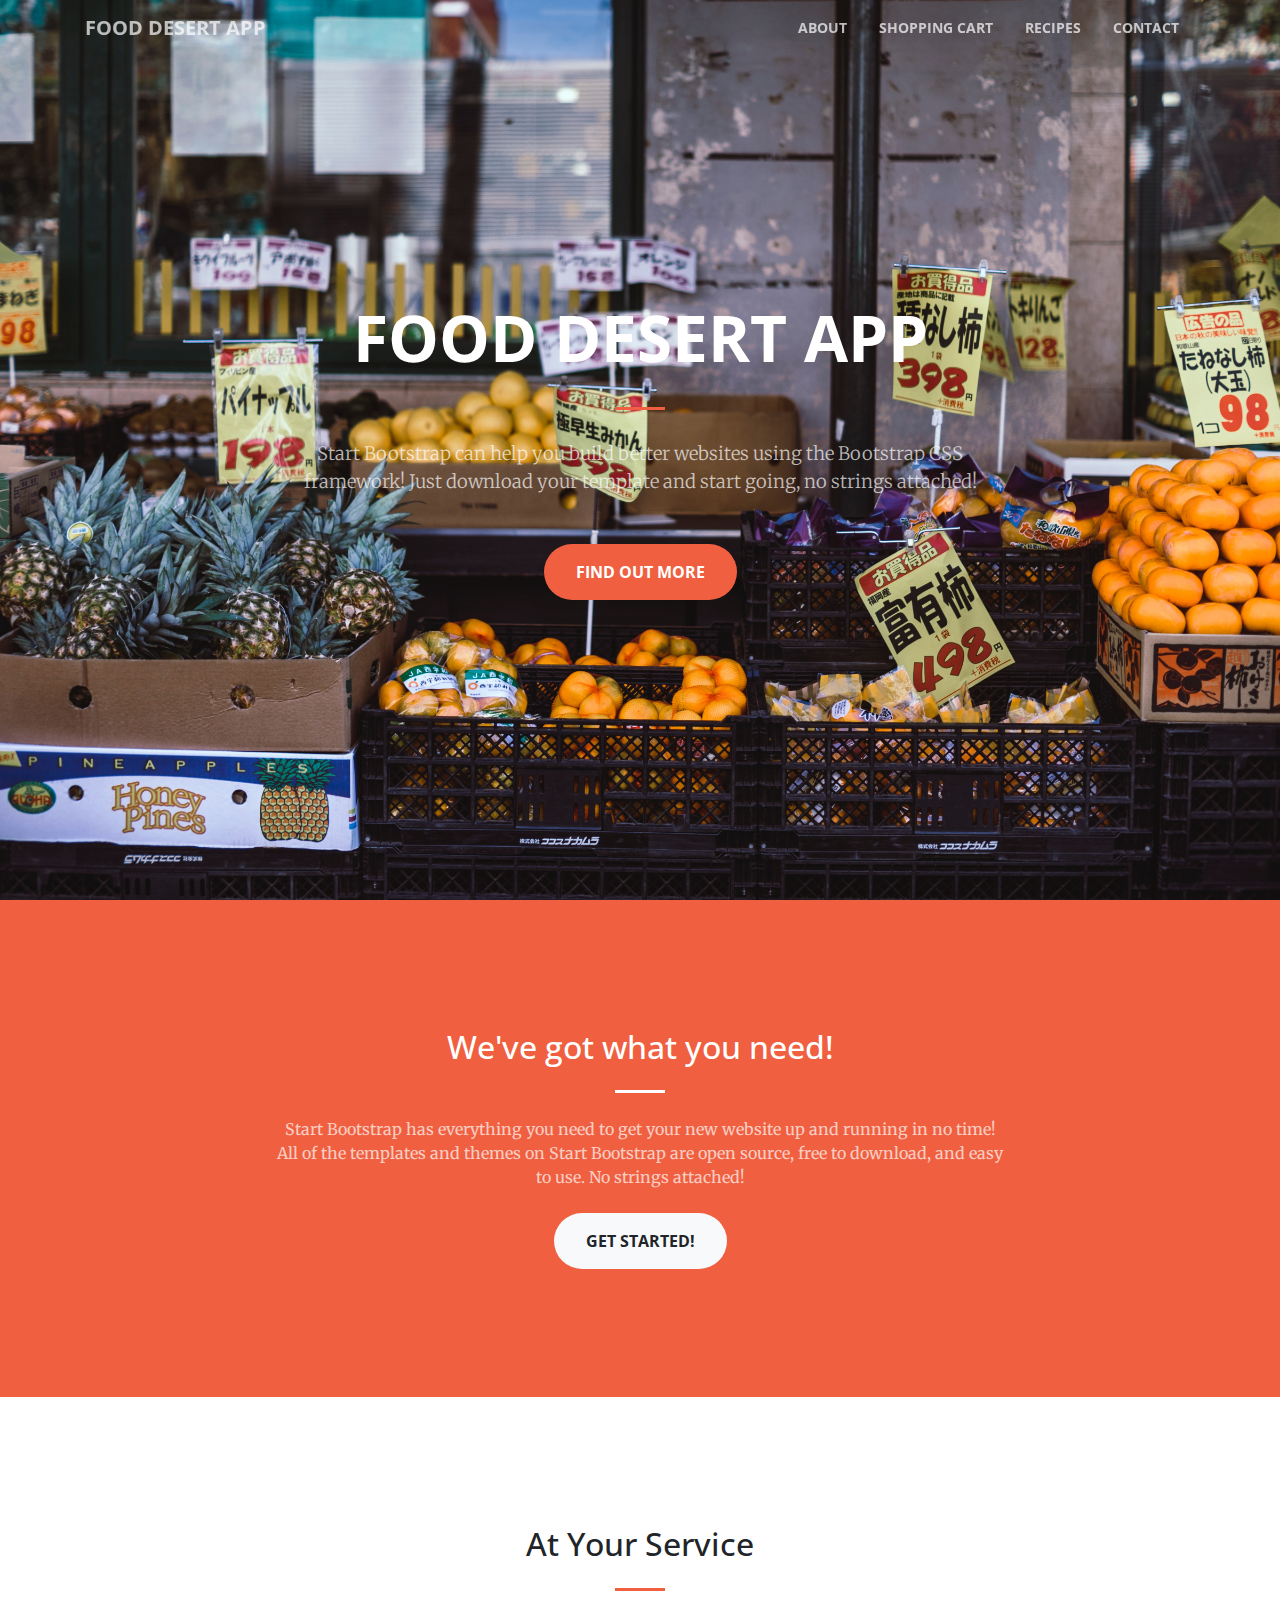
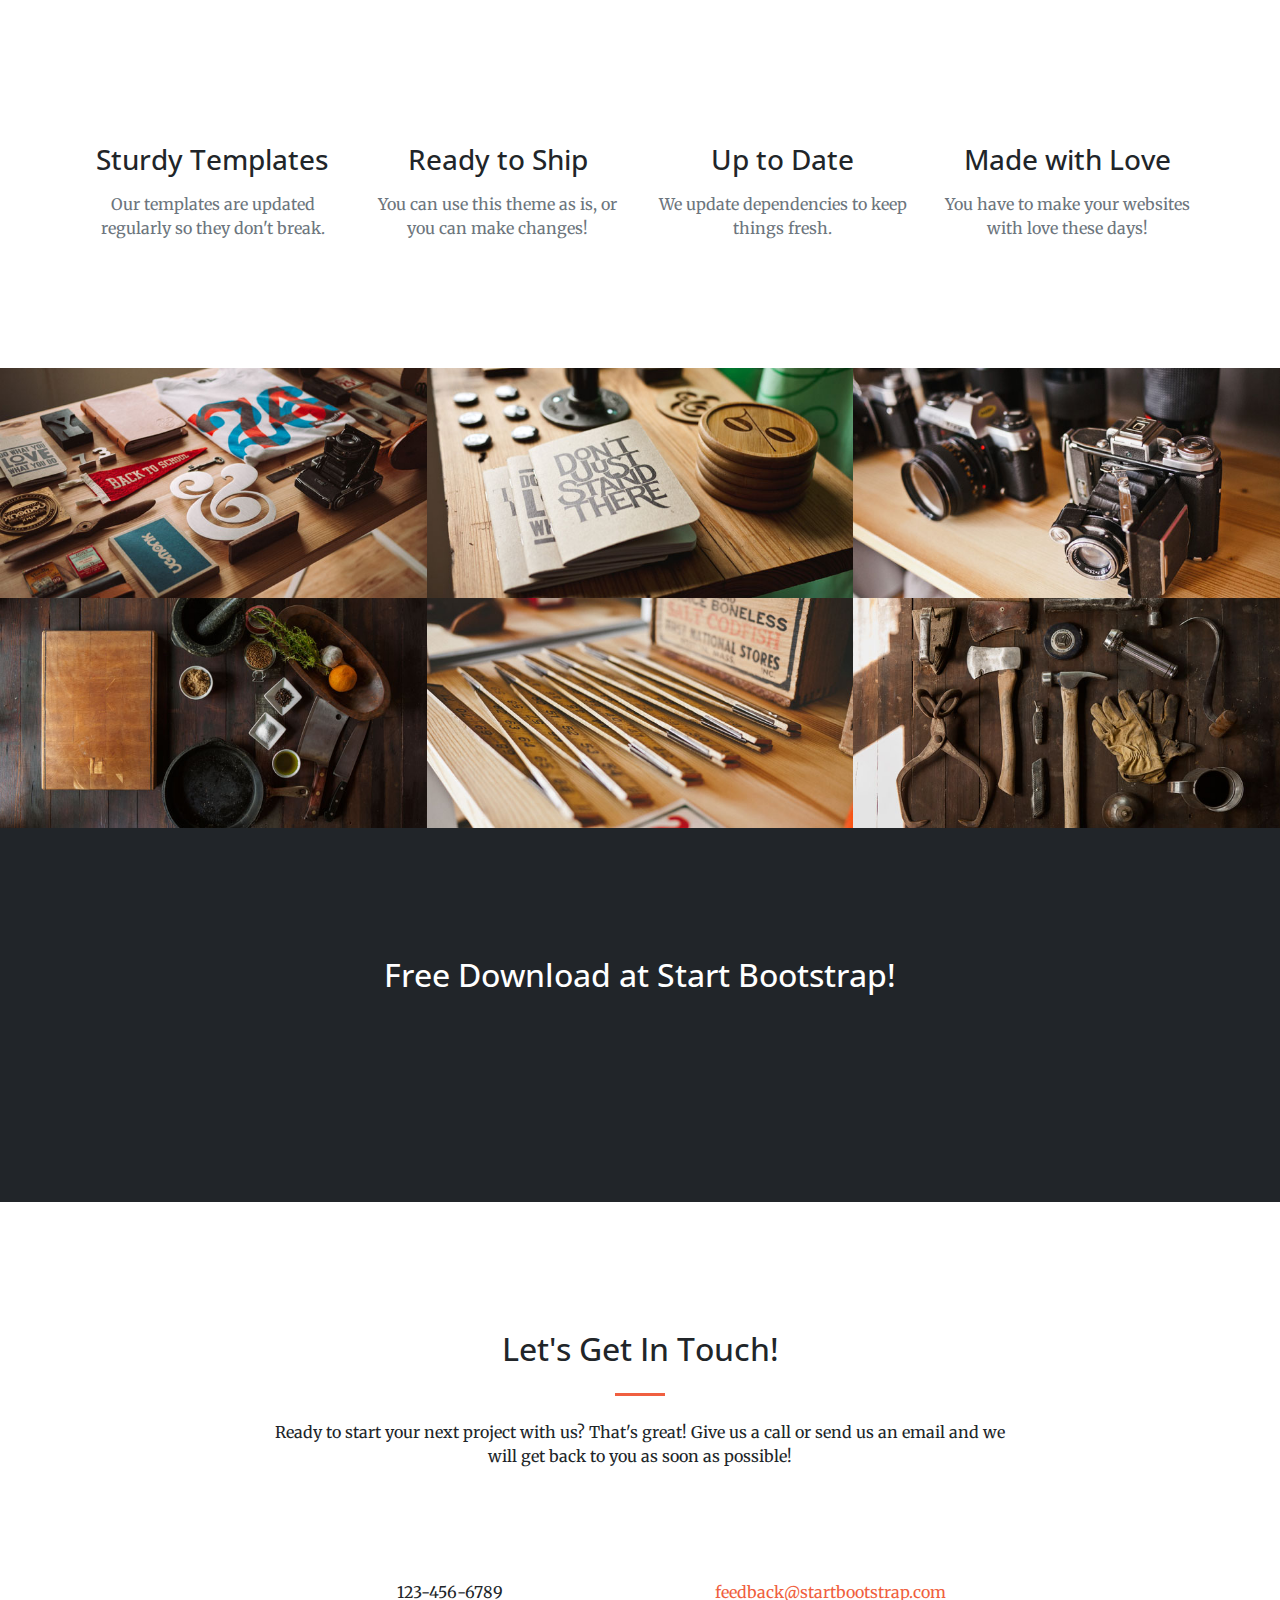
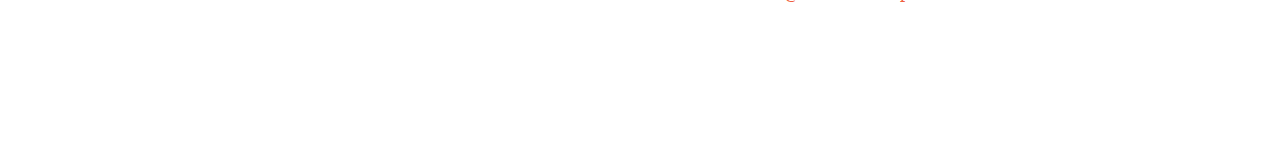
==== FSFD/index.html @ ec442f1c "Updated Webpage" ====
<!DOCTYPE html>
<html lang="en">

  <head>

    <meta charset="utf-8">
    <meta name="viewport" content="width=device-width, initial-scale=1, shrink-to-fit=no">
    <meta name="description" content="">
    <meta name="author" content="">

    <title>Food Desert App </title>

    <!-- Bootstrap core CSS -->
    <link href="vendor/bootstrap/css/bootstrap.min.css" rel="stylesheet">

    <!-- Custom fonts for this template -->
    <link href="vendor/font-awesome/css/font-awesome.min.css" rel="stylesheet" type="text/css">
    <link href='https://fonts.googleapis.com/css?family=Open+Sans:300italic,400italic,600italic,700italic,800italic,400,300,600,700,800' rel='stylesheet' type='text/css'>
    <link href='https://fonts.googleapis.com/css?family=Merriweather:400,300,300italic,400italic,700,700italic,900,900italic' rel='stylesheet' type='text/css'>

    <!-- Plugin CSS -->
    <link href="vendor/magnific-popup/magnific-popup.css" rel="stylesheet">

    <!-- Custom styles for this template -->
    <link href="css/creative.min.css" rel="stylesheet">

  </head>

  <body id="page-top">

    <!-- Navigation -->
    <nav class="navbar navbar-expand-lg navbar-light fixed-top" id="mainNav">
      <div class="container">
        <a class="navbar-brand js-scroll-trigger" href="#page-top">Food Desert App</a>
        <button class="navbar-toggler navbar-toggler-right" type="button" data-toggle="collapse" data-target="#navbarResponsive" aria-controls="navbarResponsive" aria-expanded="false" aria-label="Toggle navigation">
          <span class="navbar-toggler-icon"></span>
        </button>
        <div class="collapse navbar-collapse" id="navbarResponsive">
          <ul class="navbar-nav ml-auto">
            <li class="nav-item">
              <a class="nav-link js-scroll-trigger" href="#about">About</a>
            </li>
            <li class="nav-item">
              <a class="nav-link js-scroll-trigger" href="#services">Shopping Cart</a>
            </li>
            <li class="nav-item">
              <a class="nav-link js-scroll-trigger" href="#portfolio">Recipes</a>
            </li>
            <li class="nav-item">
              <a class="nav-link js-scroll-trigger" href="#contact">Contact</a>
            </li>
          </ul>
        </div>
      </div>
    </nav>

    <header class="masthead text-center text-white d-flex">
      <div class="container my-auto">
        <div class="row">
          <div class="col-lg-10 mx-auto">
            <h1 class="text-uppercase">
              <strong>Food Desert App</strong>
            </h1>
            <hr>
          </div>
          <div class="col-lg-8 mx-auto">
            <p class="text-faded mb-5">Start Bootstrap can help you build better websites using the Bootstrap CSS framework! Just download your template and start going, no strings attached!</p>
            <a class="btn btn-primary btn-xl js-scroll-trigger" href="#about">Find Out More</a>
          </div>
        </div>
      </div>
    </header>

    <section class="bg-primary" id="about">
      <div class="container">
        <div class="row">
          <div class="col-lg-8 mx-auto text-center">
            <h2 class="section-heading text-white">We've got what you need!</h2>
            <hr class="light my-4">
            <p class="text-faded mb-4">Start Bootstrap has everything you need to get your new website up and running in no time! All of the templates and themes on Start Bootstrap are open source, free to download, and easy to use. No strings attached!</p>
            <a class="btn btn-light btn-xl js-scroll-trigger" href="#services">Get Started!</a>
          </div>
        </div>
      </div>
    </section>

    <section id="services">
      <div class="container">
        <div class="row">
          <div class="col-lg-12 text-center">
            <h2 class="section-heading">At Your Service</h2>
            <hr class="my-4">
          </div>
        </div>
      </div>
      <div class="container">
        <div class="row">
          <div class="col-lg-3 col-md-6 text-center">
            <div class="service-box mt-5 mx-auto">
              <i class="fa fa-4x fa-diamond text-primary mb-3 sr-icons"></i>
              <h3 class="mb-3">Sturdy Templates</h3>
              <p class="text-muted mb-0">Our templates are updated regularly so they don't break.</p>
            </div>
          </div>
          <div class="col-lg-3 col-md-6 text-center">
            <div class="service-box mt-5 mx-auto">
              <i class="fa fa-4x fa-paper-plane text-primary mb-3 sr-icons"></i>
              <h3 class="mb-3">Ready to Ship</h3>
              <p class="text-muted mb-0">You can use this theme as is, or you can make changes!</p>
            </div>
          </div>
          <div class="col-lg-3 col-md-6 text-center">
            <div class="service-box mt-5 mx-auto">
              <i class="fa fa-4x fa-newspaper-o text-primary mb-3 sr-icons"></i>
              <h3 class="mb-3">Up to Date</h3>
              <p class="text-muted mb-0">We update dependencies to keep things fresh.</p>
            </div>
          </div>
          <div class="col-lg-3 col-md-6 text-center">
            <div class="service-box mt-5 mx-auto">
              <i class="fa fa-4x fa-heart text-primary mb-3 sr-icons"></i>
              <h3 class="mb-3">Made with Love</h3>
              <p class="text-muted mb-0">You have to make your websites with love these days!</p>
            </div>
          </div>
        </div>
      </div>
    </section>

    <section class="p-0" id="portfolio">
      <div class="container-fluid p-0">
        <div class="row no-gutters popup-gallery">
          <div class="col-lg-4 col-sm-6">
            <a class="portfolio-box" href="img/portfolio/fullsize/1.jpg">
              <img class="img-fluid" src="img/portfolio/thumbnails/1.jpg" alt="">
              <div class="portfolio-box-caption">
                <div class="portfolio-box-caption-content">
                  <div class="project-category text-faded">
                    Category
                  </div>
                  <div class="project-name">
                    Project Name
                  </div>
                </div>
              </div>
            </a>
          </div>
          <div class="col-lg-4 col-sm-6">
            <a class="portfolio-box" href="img/portfolio/fullsize/2.jpg">
              <img class="img-fluid" src="img/portfolio/thumbnails/2.jpg" alt="">
              <div class="portfolio-box-caption">
                <div class="portfolio-box-caption-content">
                  <div class="project-category text-faded">
                    Category
                  </div>
                  <div class="project-name">
                    Project Name
                  </div>
                </div>
              </div>
            </a>
          </div>
          <div class="col-lg-4 col-sm-6">
            <a class="portfolio-box" href="img/portfolio/fullsize/3.jpg">
              <img class="img-fluid" src="img/portfolio/thumbnails/3.jpg" alt="">
              <div class="portfolio-box-caption">
                <div class="portfolio-box-caption-content">
                  <div class="project-category text-faded">
                    Category
                  </div>
                  <div class="project-name">
                    Project Name
                  </div>
                </div>
              </div>
            </a>
          </div>
          <div class="col-lg-4 col-sm-6">
            <a class="portfolio-box" href="img/portfolio/fullsize/4.jpg">
              <img class="img-fluid" src="img/portfolio/thumbnails/4.jpg" alt="">
              <div class="portfolio-box-caption">
                <div class="portfolio-box-caption-content">
                  <div class="project-category text-faded">
                    Category
                  </div>
                  <div class="project-name">
                    Project Name
                  </div>
                </div>
              </div>
            </a>
          </div>
          <div class="col-lg-4 col-sm-6">
            <a class="portfolio-box" href="img/portfolio/fullsize/5.jpg">
              <img class="img-fluid" src="img/portfolio/thumbnails/5.jpg" alt="">
              <div class="portfolio-box-caption">
                <div class="portfolio-box-caption-content">
                  <div class="project-category text-faded">
                    Category
                  </div>
                  <div class="project-name">
                    Project Name
                  </div>
                </div>
              </div>
            </a>
          </div>
          <div class="col-lg-4 col-sm-6">
            <a class="portfolio-box" href="img/portfolio/fullsize/6.jpg">
              <img class="img-fluid" src="img/portfolio/thumbnails/6.jpg" alt="">
              <div class="portfolio-box-caption">
                <div class="portfolio-box-caption-content">
                  <div class="project-category text-faded">
                    Category
                  </div>
                  <div class="project-name">
                    Project Name
                  </div>
                </div>
              </div>
            </a>
          </div>
        </div>
      </div>
    </section>

    <section class="bg-dark text-white">
      <div class="container text-center">
        <h2 class="mb-4">Free Download at Start Bootstrap!</h2>
        <a class="btn btn-light btn-xl sr-button" href="http://startbootstrap.com/template-overviews/creative/">Download Now!</a>
      </div>
    </section>

    <section id="contact">
      <div class="container">
        <div class="row">
          <div class="col-lg-8 mx-auto text-center">
            <h2 class="section-heading">Let's Get In Touch!</h2>
            <hr class="my-4">
            <p class="mb-5">Ready to start your next project with us? That's great! Give us a call or send us an email and we will get back to you as soon as possible!</p>
          </div>
        </div>
        <div class="row">
          <div class="col-lg-4 ml-auto text-center">
            <i class="fa fa-phone fa-3x mb-3 sr-contact"></i>
            <p>123-456-6789</p>
          </div>
          <div class="col-lg-4 mr-auto text-center">
            <i class="fa fa-envelope-o fa-3x mb-3 sr-contact"></i>
            <p>
              <a href="mailto:your-email@your-domain.com">feedback@startbootstrap.com</a>
            </p>
          </div>
        </div>
      </div>
    </section>

    <!-- Bootstrap core JavaScript -->
    <script src="vendor/jquery/jquery.min.js"></script>
    <script src="vendor/bootstrap/js/bootstrap.bundle.min.js"></script>

    <!-- Plugin JavaScript -->
    <script src="vendor/jquery-easing/jquery.easing.min.js"></script>
    <script src="vendor/scrollreveal/scrollreveal.min.js"></script>
    <script src="vendor/magnific-popup/jquery.magnific-popup.min.js"></script>

    <!-- Custom scripts for this template -->
    <script src="js/creative.min.js"></script>

  </body>

</html>
---- FSFD/css/creative.min.css ----
body,html{width:100%;height:100%}body{font-family:Merriweather,'Helvetica Neue',Arial,sans-serif}hr{max-width:50px;border-width:3px;border-color:#f05f40}hr.light{border-color:#fff}a{color:#f05f40;-webkit-transition:all .2s;-moz-transition:all .2s;transition:all .2s}a:hover{color:#f05f40}h1,h2,h3,h4,h5,h6{font-family:'Open Sans','Helvetica Neue',Arial,sans-serif}.bg-primary{background-color:#f05f40!important}.bg-dark{background-color:#212529!important}.text-faded{color:rgba(255,255,255,.7)}section{padding:8rem 0}.section-heading{margin-top:0}::-moz-selection{color:#fff;background:#212529;text-shadow:none}::selection{color:#fff;background:#212529;text-shadow:none}img::selection{color:#fff;background:0 0}img::-moz-selection{color:#fff;background:0 0}#mainNav{border-bottom:1px solid rgba(33,37,41,.1);background-color:#fff;font-family:'Open Sans','Helvetica Neue',Arial,sans-serif;-webkit-transition:all .2s;-moz-transition:all .2s;transition:all .2s}#mainNav .navbar-brand{font-weight:700;text-transform:uppercase;color:#f05f40;font-family:'Open Sans','Helvetica Neue',Arial,sans-serif}#mainNav .navbar-brand:focus,#mainNav .navbar-brand:hover{color:#f05f40}#mainNav .navbar-nav>li.nav-item>a.nav-link,#mainNav .navbar-nav>li.nav-item>a.nav-link:focus{font-size:.9rem;font-weight:700;text-transform:uppercase;color:#212529}#mainNav .navbar-nav>li.nav-item>a.nav-link:focus:hover,#mainNav .navbar-nav>li.nav-item>a.nav-link:hover{color:#f05f40}#mainNav .navbar-nav>li.nav-item>a.nav-link.active,#mainNav .navbar-nav>li.nav-item>a.nav-link:focus.active{color:#f05f40!important;background-color:transparent}#mainNav .navbar-nav>li.nav-item>a.nav-link.active:hover,#mainNav .navbar-nav>li.nav-item>a.nav-link:focus.active:hover{background-color:transparent}@media (min-width:992px){#mainNav{border-color:transparent;background-color:transparent}#mainNav .navbar-brand{color:rgba(255,255,255,.7)}#mainNav .navbar-brand:focus,#mainNav .navbar-brand:hover{color:#fff}#mainNav .navbar-nav>li.nav-item>a.nav-link{padding:.5rem 1rem}#mainNav .navbar-nav>li.nav-item>a.nav-link,#mainNav .navbar-nav>li.nav-item>a.nav-link:focus{color:rgba(255,255,255,.7)}#mainNav .navbar-nav>li.nav-item>a.nav-link:focus:hover,#mainNav .navbar-nav>li.nav-item>a.nav-link:hover{color:#fff}#mainNav.navbar-shrink{border-bottom:1px solid rgba(33,37,41,.1);background-color:#fff}#mainNav.navbar-shrink .navbar-brand{color:#f05f40}#mainNav.navbar-shrink .navbar-brand:focus,#mainNav.navbar-shrink .navbar-brand:hover{color:#f05f40}#mainNav.navbar-shrink .navbar-nav>li.nav-item>a.nav-link,#mainNav.navbar-shrink .navbar-nav>li.nav-item>a.nav-link:focus{color:#212529}#mainNav.navbar-shrink .navbar-nav>li.nav-item>a.nav-link:focus:hover,#mainNav.navbar-shrink .navbar-nav>li.nav-item>a.nav-link:hover{color:#f05f40}}header.masthead{padding-top:10rem;padding-bottom:calc(10rem - 56px);background-image:url(../img/header.jpg);background-position:center center;-webkit-background-size:cover;-moz-background-size:cover;-o-background-size:cover;background-size:cover}header.masthead hr{margin-top:30px;margin-bottom:30px}header.masthead h1{font-size:2rem}header.masthead p{font-weight:300}@media (min-width:768px){header.masthead p{font-size:1.15rem}}@media (min-width:992px){header.masthead{height:100vh;min-height:650px;padding-top:0;padding-bottom:0}header.masthead h1{font-size:3rem}}@media (min-width:1200px){header.masthead h1{font-size:4rem}}.service-box{max-width:400px}.portfolio-box{position:relative;display:block;max-width:650px;margin:0 auto}.portfolio-box .portfolio-box-caption{position:absolute;bottom:0;display:block;width:100%;height:100%;text-align:center;opacity:0;color:#fff;background:rgba(240,95,64,.9);-webkit-transition:all .2s;-moz-transition:all .2s;transition:all .2s}.portfolio-box .portfolio-box-caption .portfolio-box-caption-content{position:absolute;top:50%;width:100%;transform:translateY(-50%);text-align:center}.portfolio-box .portfolio-box-caption .portfolio-box-caption-content .project-category,.portfolio-box .portfolio-box-caption .portfolio-box-caption-content .project-name{padding:0 15px;font-family:'Open Sans','Helvetica Neue',Arial,sans-serif}.portfolio-box .portfolio-box-caption .portfolio-box-caption-content .project-category{font-size:14px;font-weight:600;text-transform:uppercase}.portfolio-box .portfolio-box-caption .portfolio-box-caption-content .project-name{font-size:18px}.portfolio-box:hover .portfolio-box-caption{opacity:1}.portfolio-box:focus{outline:0}@media (min-width:768px){.portfolio-box .portfolio-box-caption .portfolio-box-caption-content .project-category{font-size:16px}.portfolio-box .portfolio-box-caption .portfolio-box-caption-content .project-name{font-size:22px}}.text-primary{color:#f05f40!important}.btn{font-weight:700;text-transform:uppercase;border:none;border-radius:300px;font-family:'Open Sans','Helvetica Neue',Arial,sans-serif}.btn-xl{padding:1rem 2rem}.btn-primary{background-color:#f05f40;border-color:#f05f40}.btn-primary:active,.btn-primary:focus,.btn-primary:hover{color:#fff;background-color:#ee4b28!important}.btn-primary:active,.btn-primary:focus{box-shadow:0 0 0 .2rem rgba(240,95,64,.5)!important}
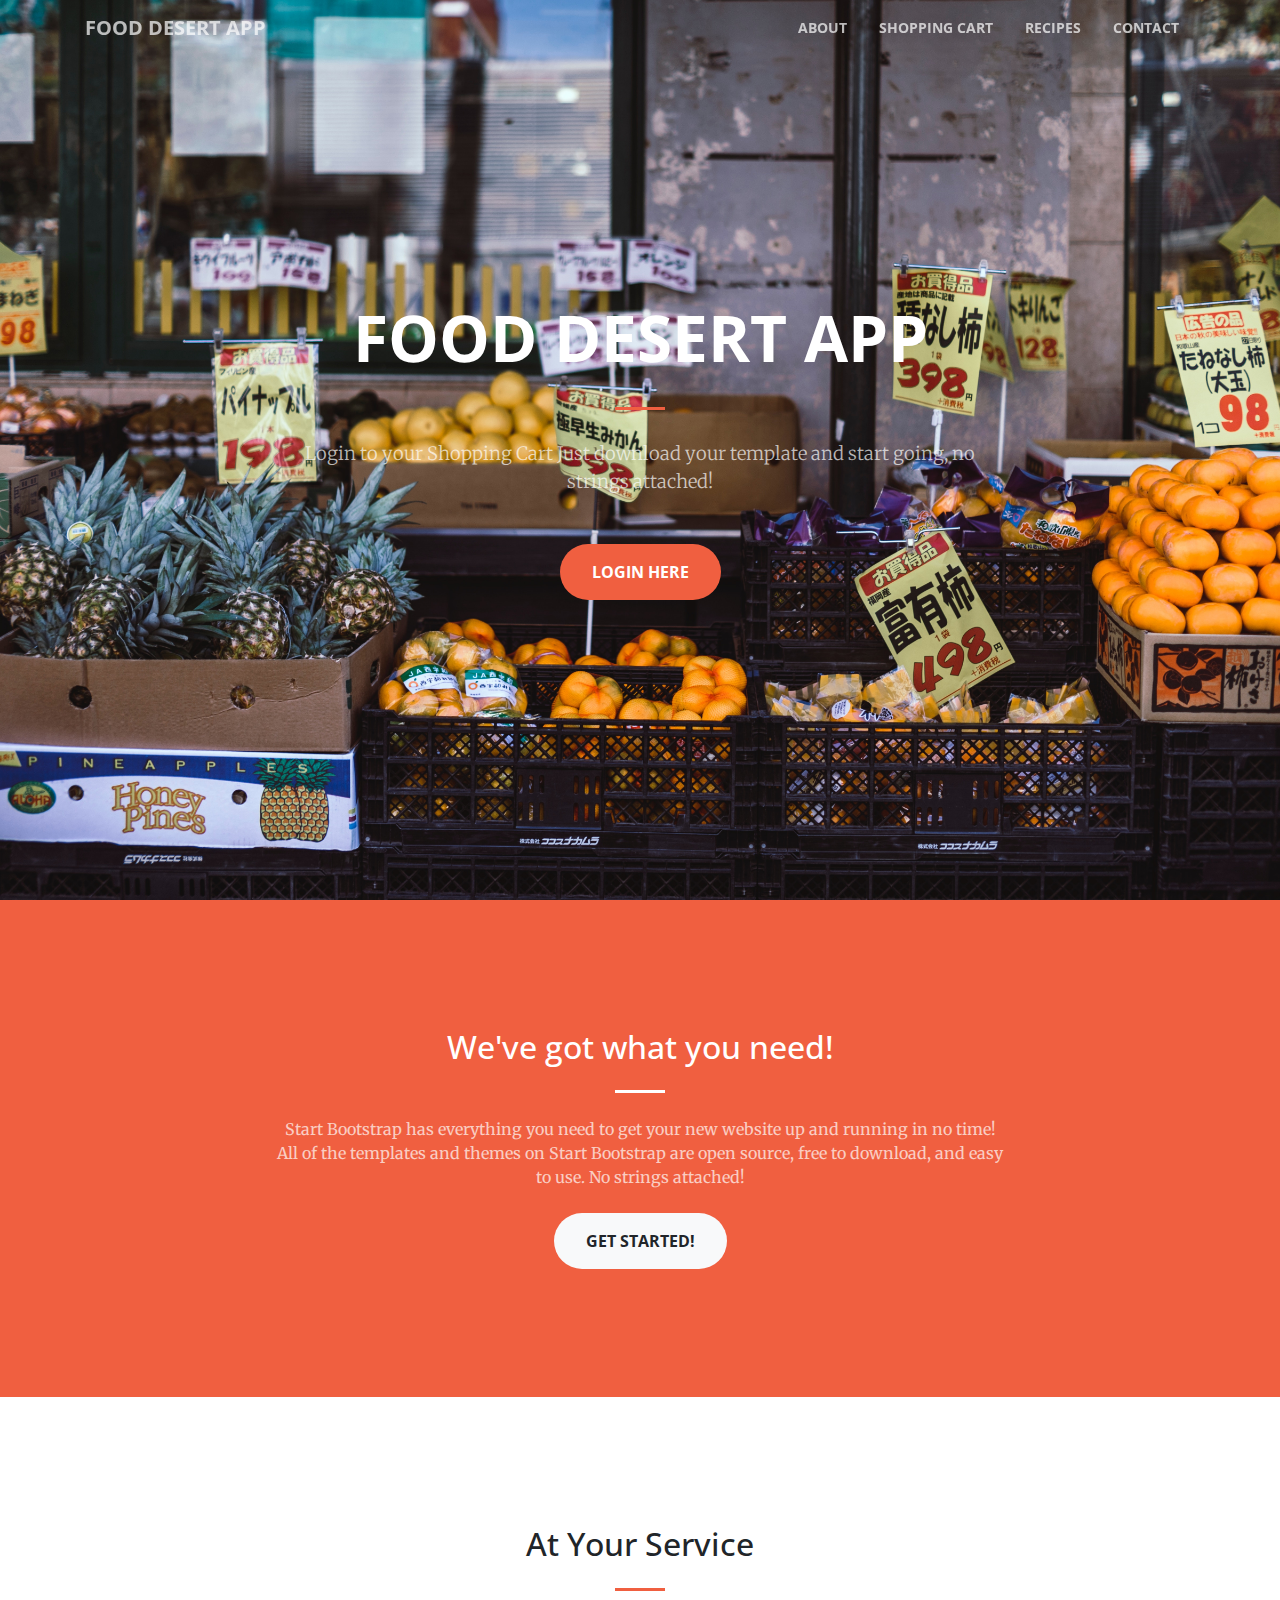
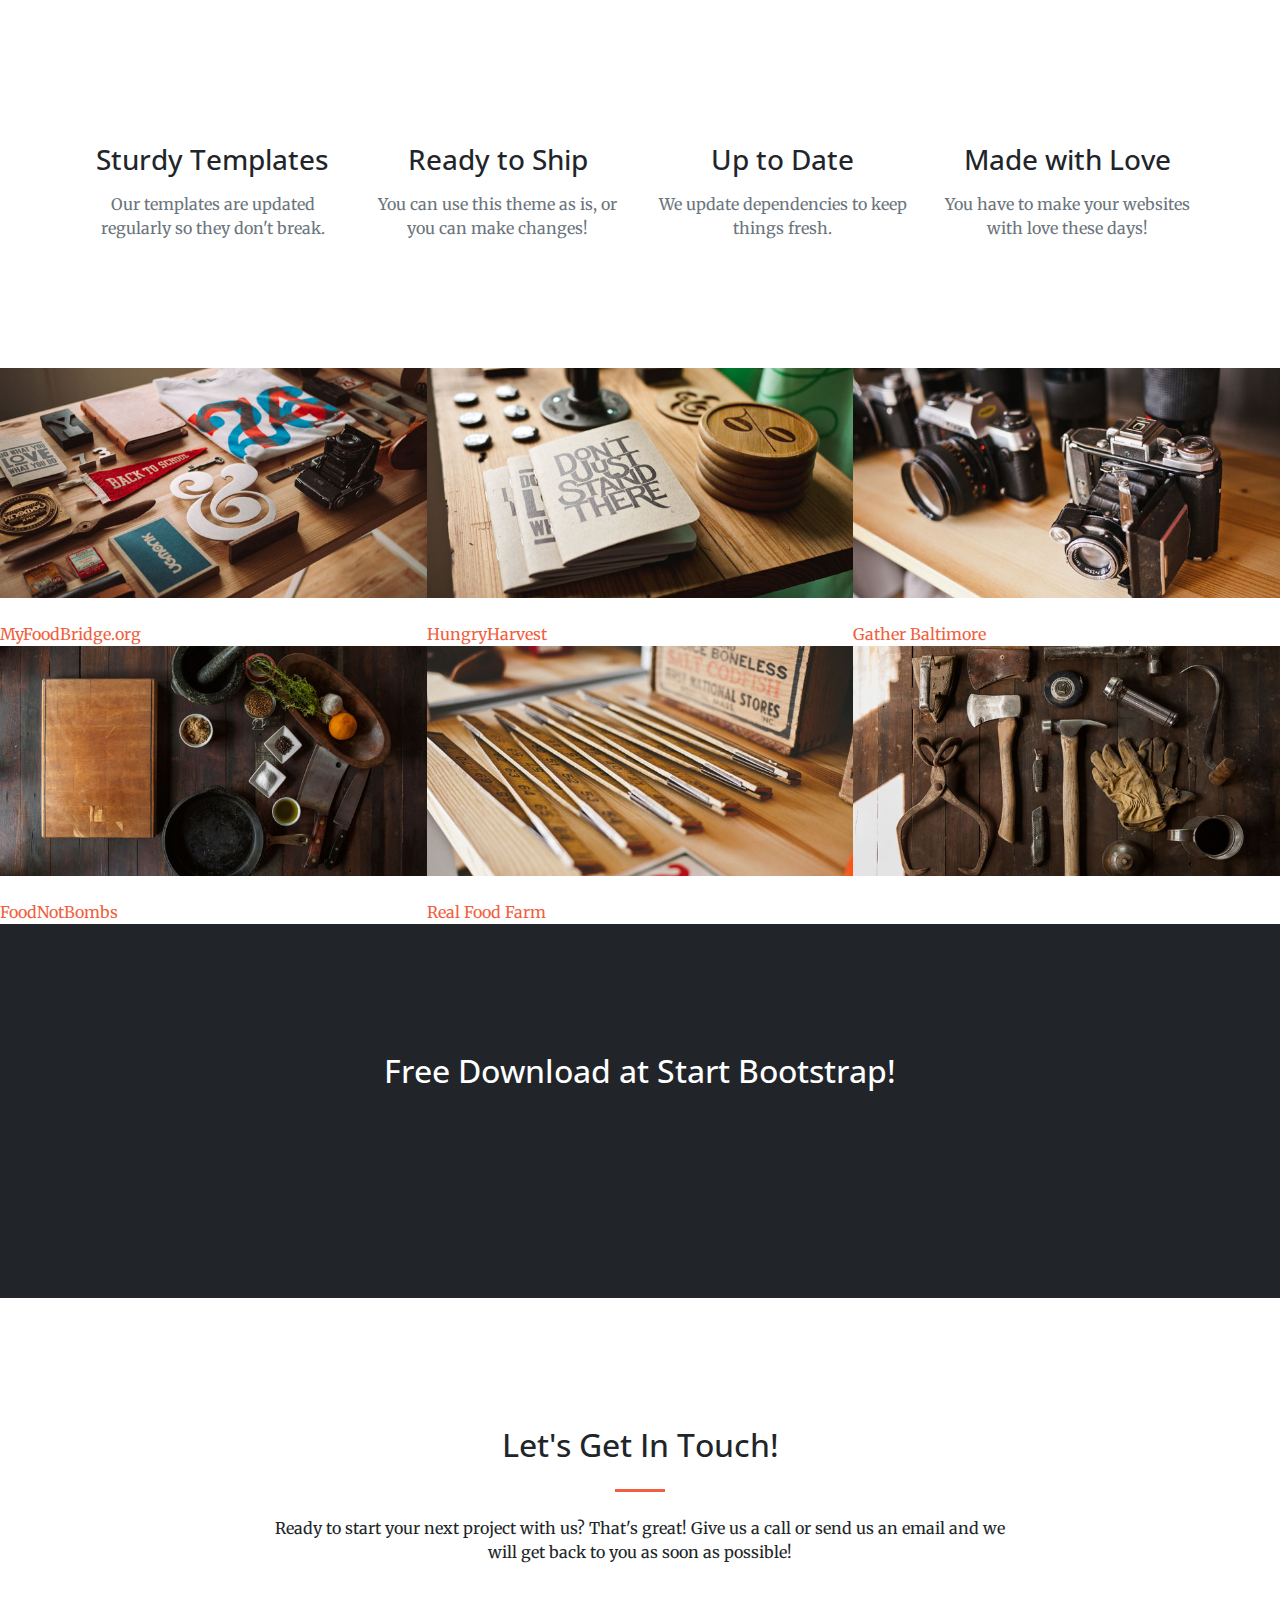
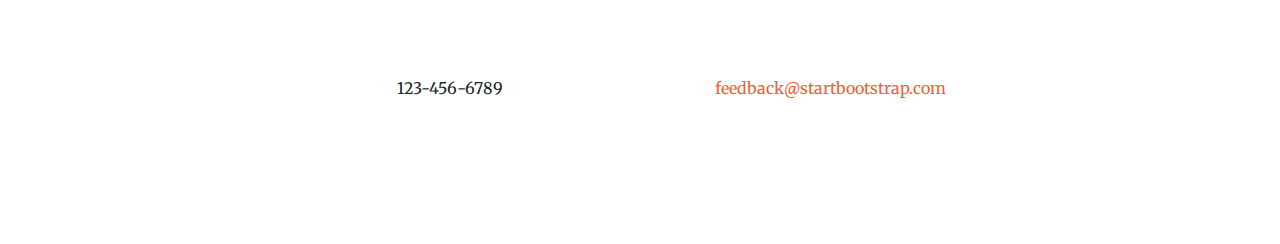
==== commit 34247248: "Add files via upload" ====
--- a/FSFD/index.html
+++ b/FSFD/index.html
@@ -64,8 +64,8 @@
             <hr>
           </div>
           <div class="col-lg-8 mx-auto">
-            <p class="text-faded mb-5">Start Bootstrap can help you build better websites using the Bootstrap CSS framework! Just download your template and start going, no strings attached!</p>
-            <a class="btn btn-primary btn-xl js-scroll-trigger" href="#about">Find Out More</a>
+            <p class="text-faded mb-5">Login to your Shopping Cart Just download your template and start going, no strings attached!</p>
+            <a class="btn btn-primary btn-xl js-scroll-trigger" href="#about">Login Here</a>
           </div>
         </div>
       </div>
@@ -136,10 +136,10 @@
               <div class="portfolio-box-caption">
                 <div class="portfolio-box-caption-content">
                   <div class="project-category text-faded">
-                    Category
-                  </div>
-                  <div class="project-name">
-                    Project Name
+                    Partner
+                  </div>
+                  <div class="project-name">
+                    <a href="www.myfoodbridge.org">MyFoodBridge.org</a>
                   </div>
                 </div>
               </div>
@@ -151,10 +151,10 @@
               <div class="portfolio-box-caption">
                 <div class="portfolio-box-caption-content">
                   <div class="project-category text-faded">
-                    Category
-                  </div>
-                  <div class="project-name">
-                    Project Name
+                    Partner
+                  </div>
+                  <div class="project-name">
+                    <a href="www.hungryharvest.net">HungryHarvest</a>
                   </div>
                 </div>
               </div>
@@ -166,10 +166,10 @@
               <div class="portfolio-box-caption">
                 <div class="portfolio-box-caption-content">
                   <div class="project-category text-faded">
-                    Category
-                  </div>
-                  <div class="project-name">
-                    Project Name
+                    Partnet
+                  </div>
+                  <div class="project-name">
+                    <a href="www.facebook.com/GatherBaltimore">Gather Baltimore</a>
                   </div>
                 </div>
               </div>
@@ -181,10 +181,10 @@
               <div class="portfolio-box-caption">
                 <div class="portfolio-box-caption-content">
                   <div class="project-category text-faded">
-                    Category
-                  </div>
-                  <div class="project-name">
-                    Project Name
+                    Partner
+                  </div>
+                  <div class="project-name">
+                    <a href="www.foodnotbombs.net/maryland.html">FoodNotBombs</a>
                   </div>
                 </div>
               </div>
@@ -196,10 +196,10 @@
               <div class="portfolio-box-caption">
                 <div class="portfolio-box-caption-content">
                   <div class="project-category text-faded">
-                    Category
-                  </div>
-                  <div class="project-name">
-                    Project Name
+                    Partner
+                  </div>
+                  <div class="project-name">
+                    <a href="realfoodfarm.civicworks.com">Real Food Farm</a>
                   </div>
                 </div>
               </div>
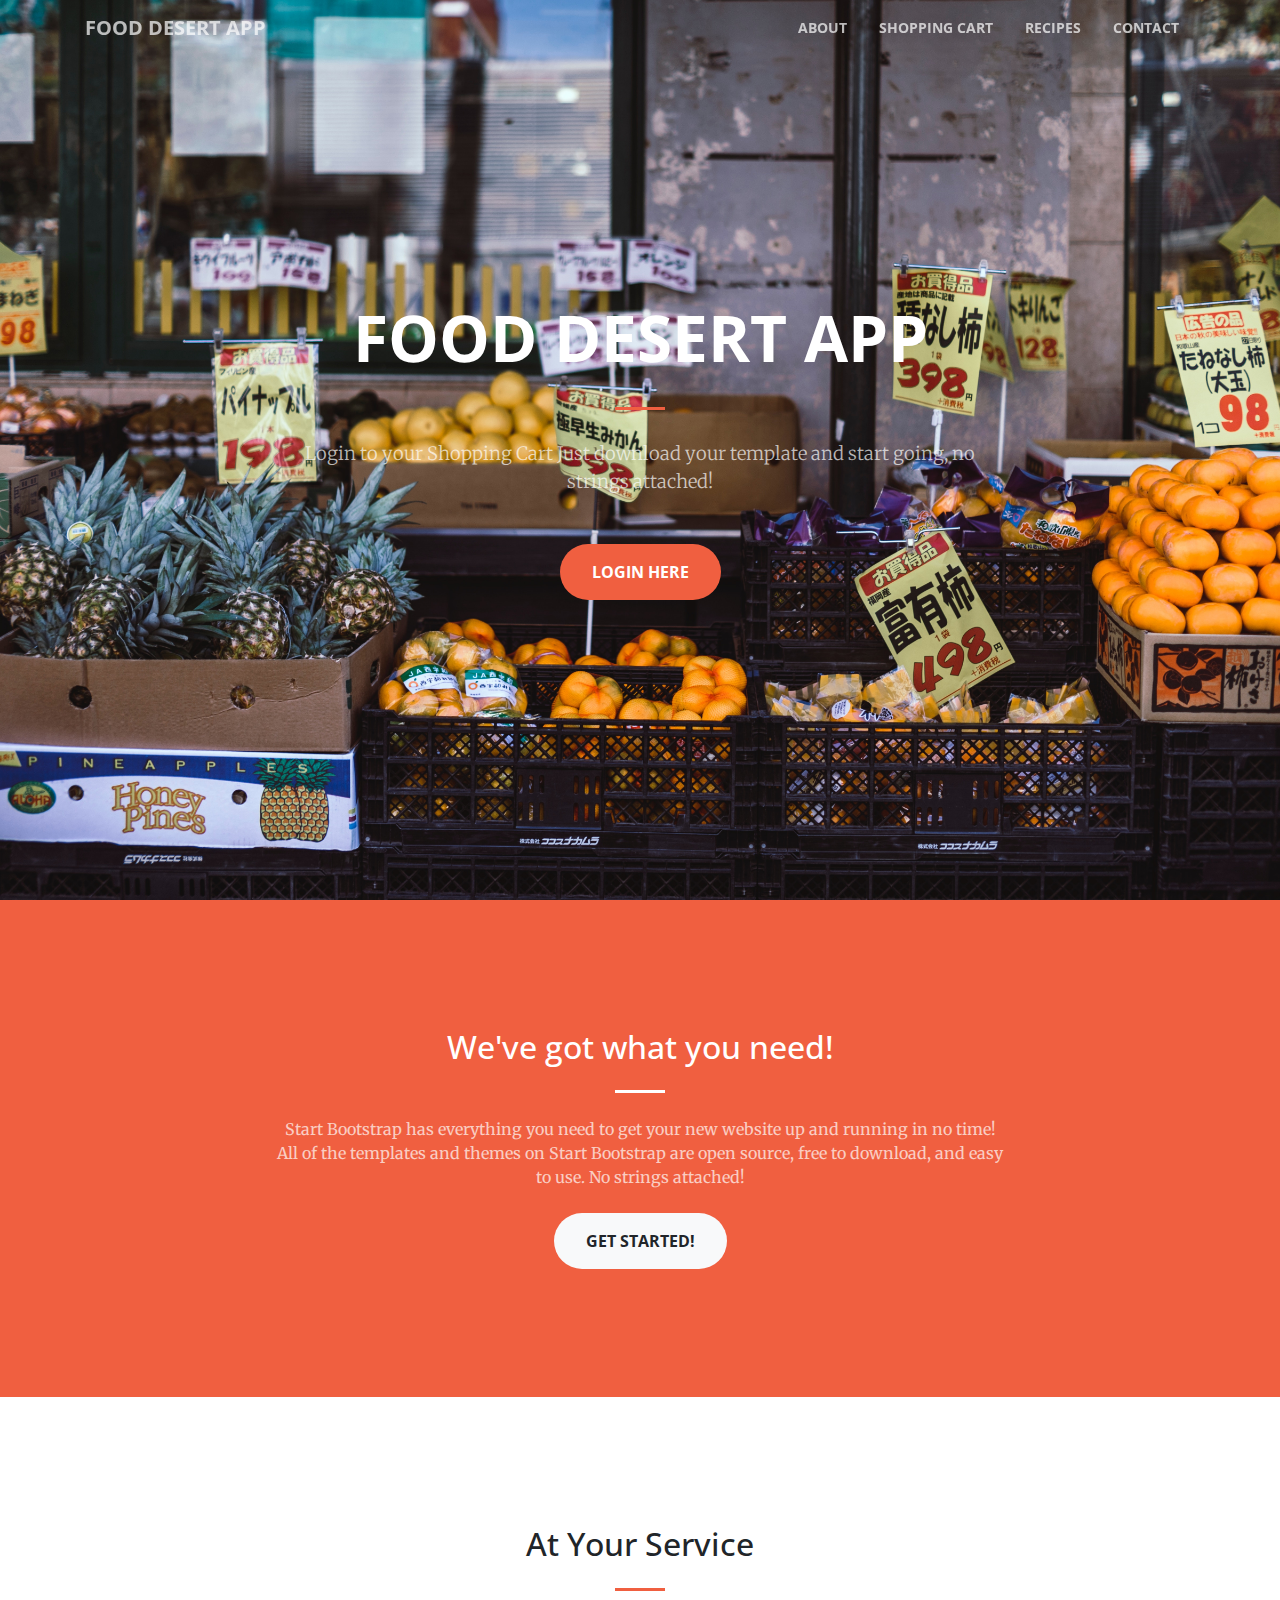
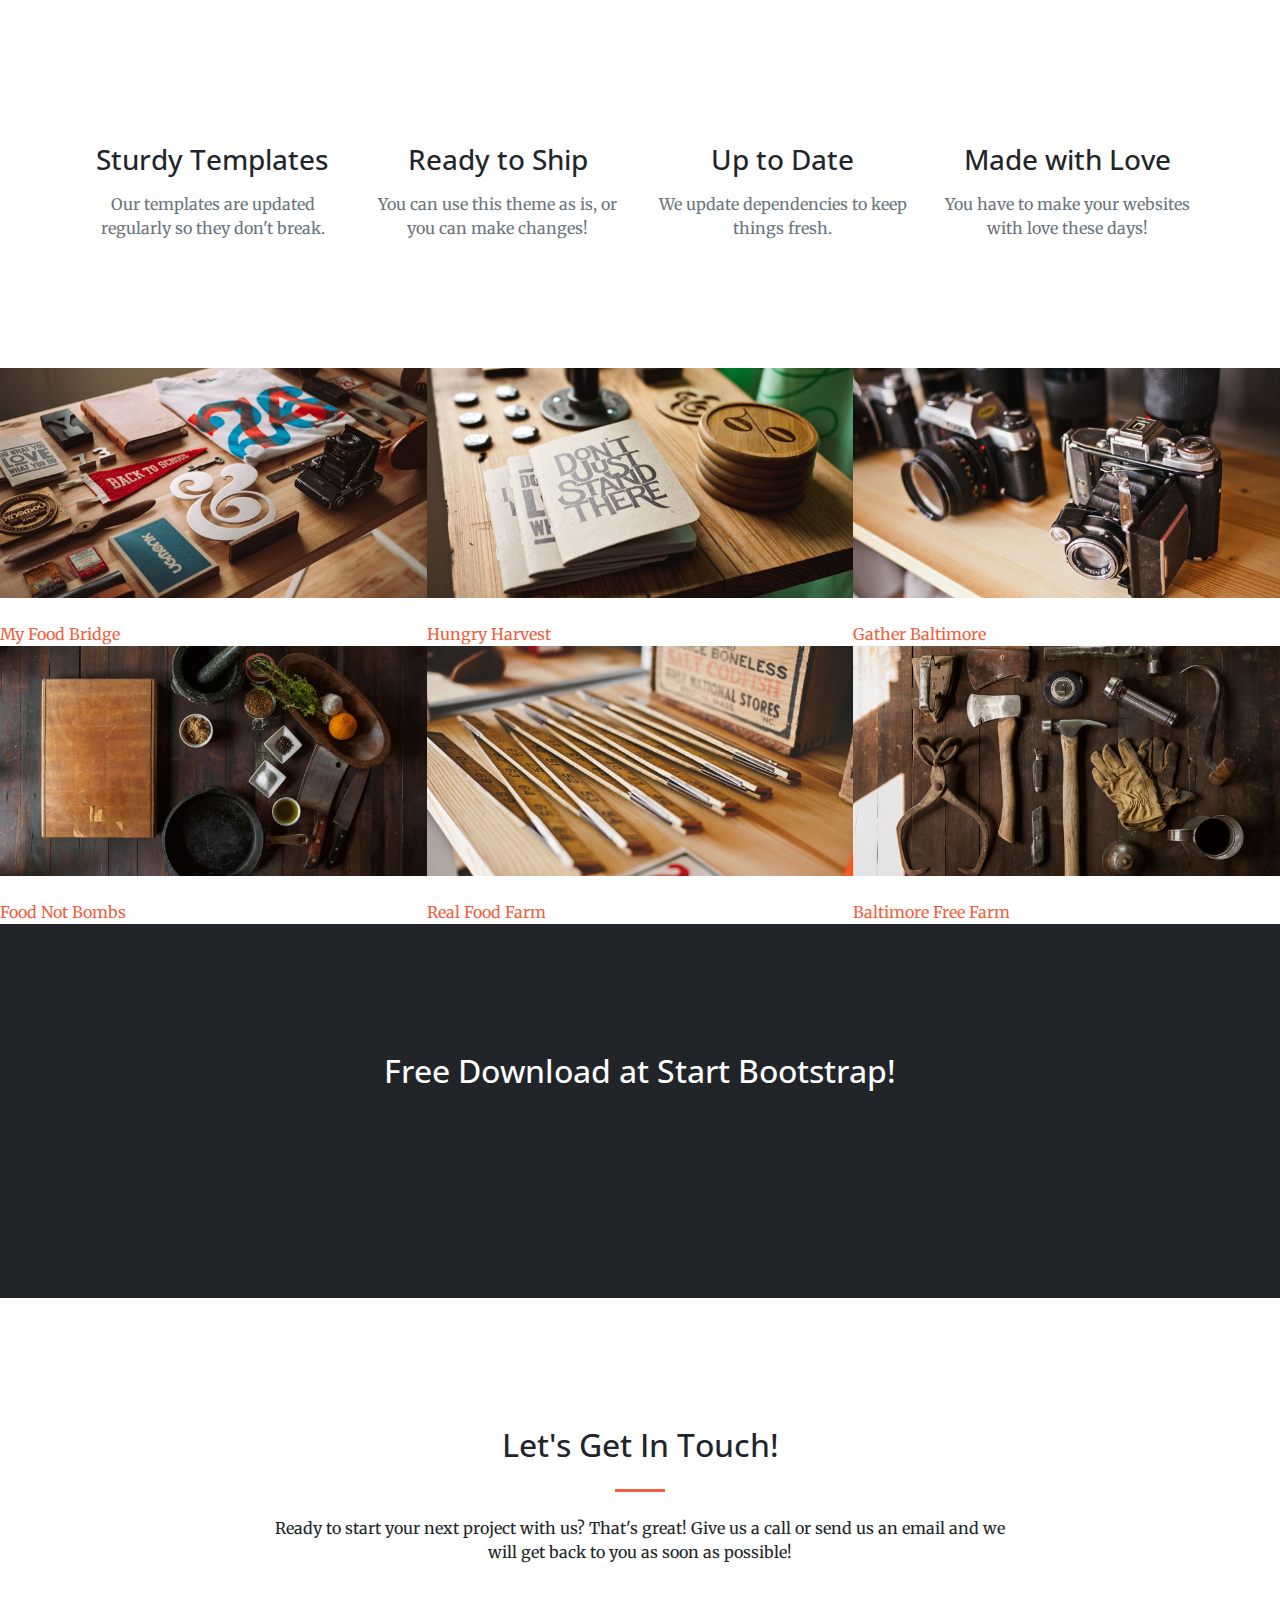
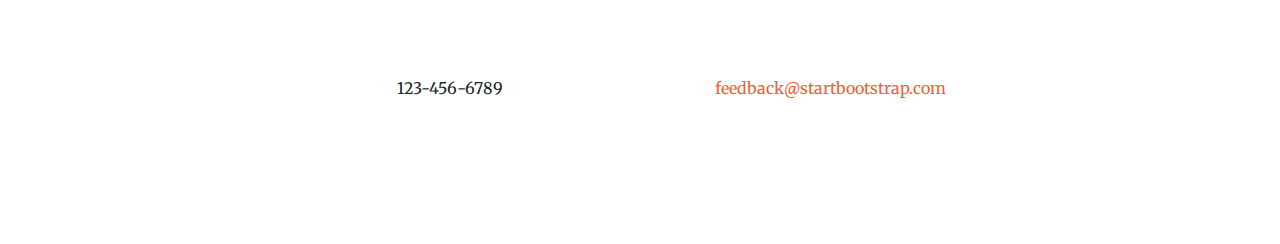
==== commit 5064f079: "Add files via upload" ====
--- a/FSFD/index.html
+++ b/FSFD/index.html
@@ -139,7 +139,7 @@
                     Partner
                   </div>
                   <div class="project-name">
-                    <a href="www.myfoodbridge.org">MyFoodBridge.org</a>
+                    <a href="www.myfoodbridge.org">My Food Bridge</a>
                   </div>
                 </div>
               </div>
@@ -154,7 +154,7 @@
                     Partner
                   </div>
                   <div class="project-name">
-                    <a href="www.hungryharvest.net">HungryHarvest</a>
+                    <a href="www.hungryharvest.net">Hungry Harvest</a>
                   </div>
                 </div>
               </div>
@@ -184,7 +184,7 @@
                     Partner
                   </div>
                   <div class="project-name">
-                    <a href="www.foodnotbombs.net/maryland.html">FoodNotBombs</a>
+                    <a href="www.foodnotbombs.net/maryland.html">Food Not Bombs</a>
                   </div>
                 </div>
               </div>
@@ -211,10 +211,10 @@
               <div class="portfolio-box-caption">
                 <div class="portfolio-box-caption-content">
                   <div class="project-category text-faded">
-                    Category
-                  </div>
-                  <div class="project-name">
-                    Project Name
+                    Partner
+                  </div>
+                  <div class="project-name">
+                    <a href="www.baltimorefreefarm.org">Baltimore Free Farm</a>
                   </div>
                 </div>
               </div>
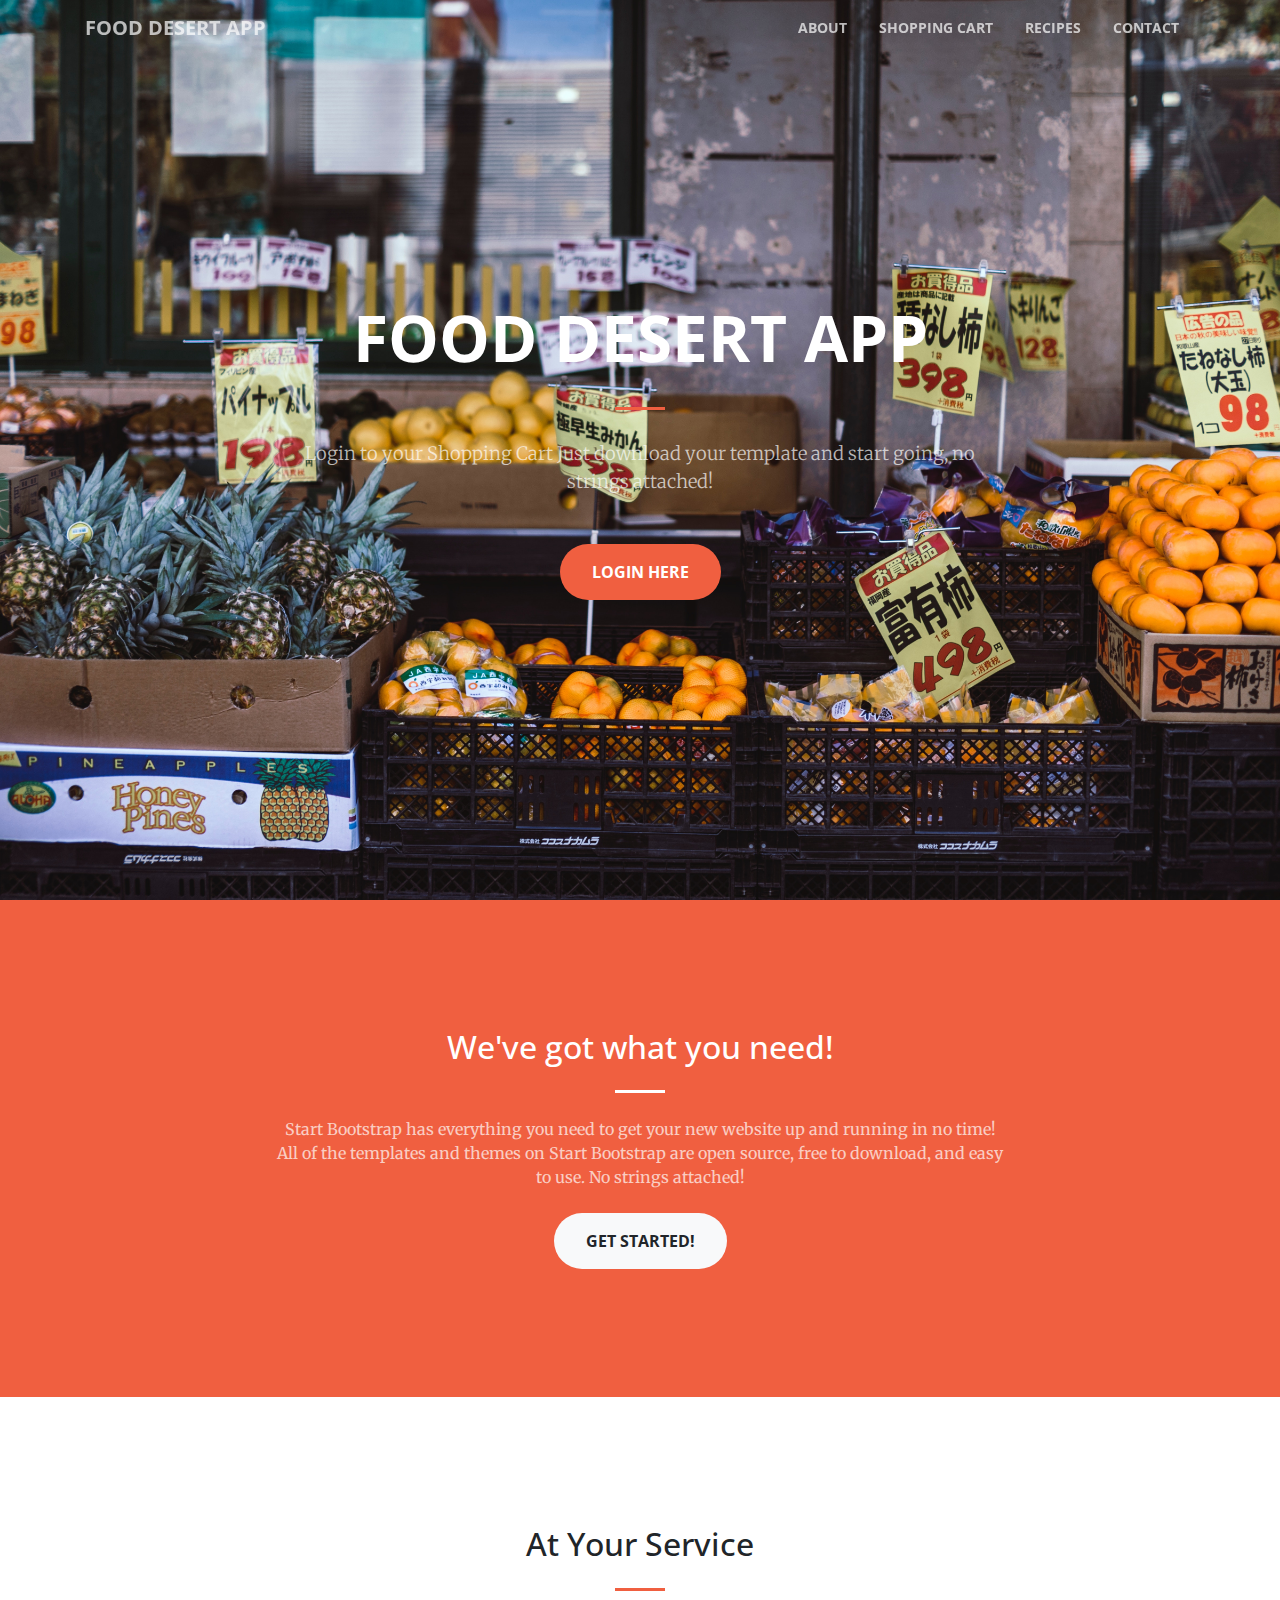
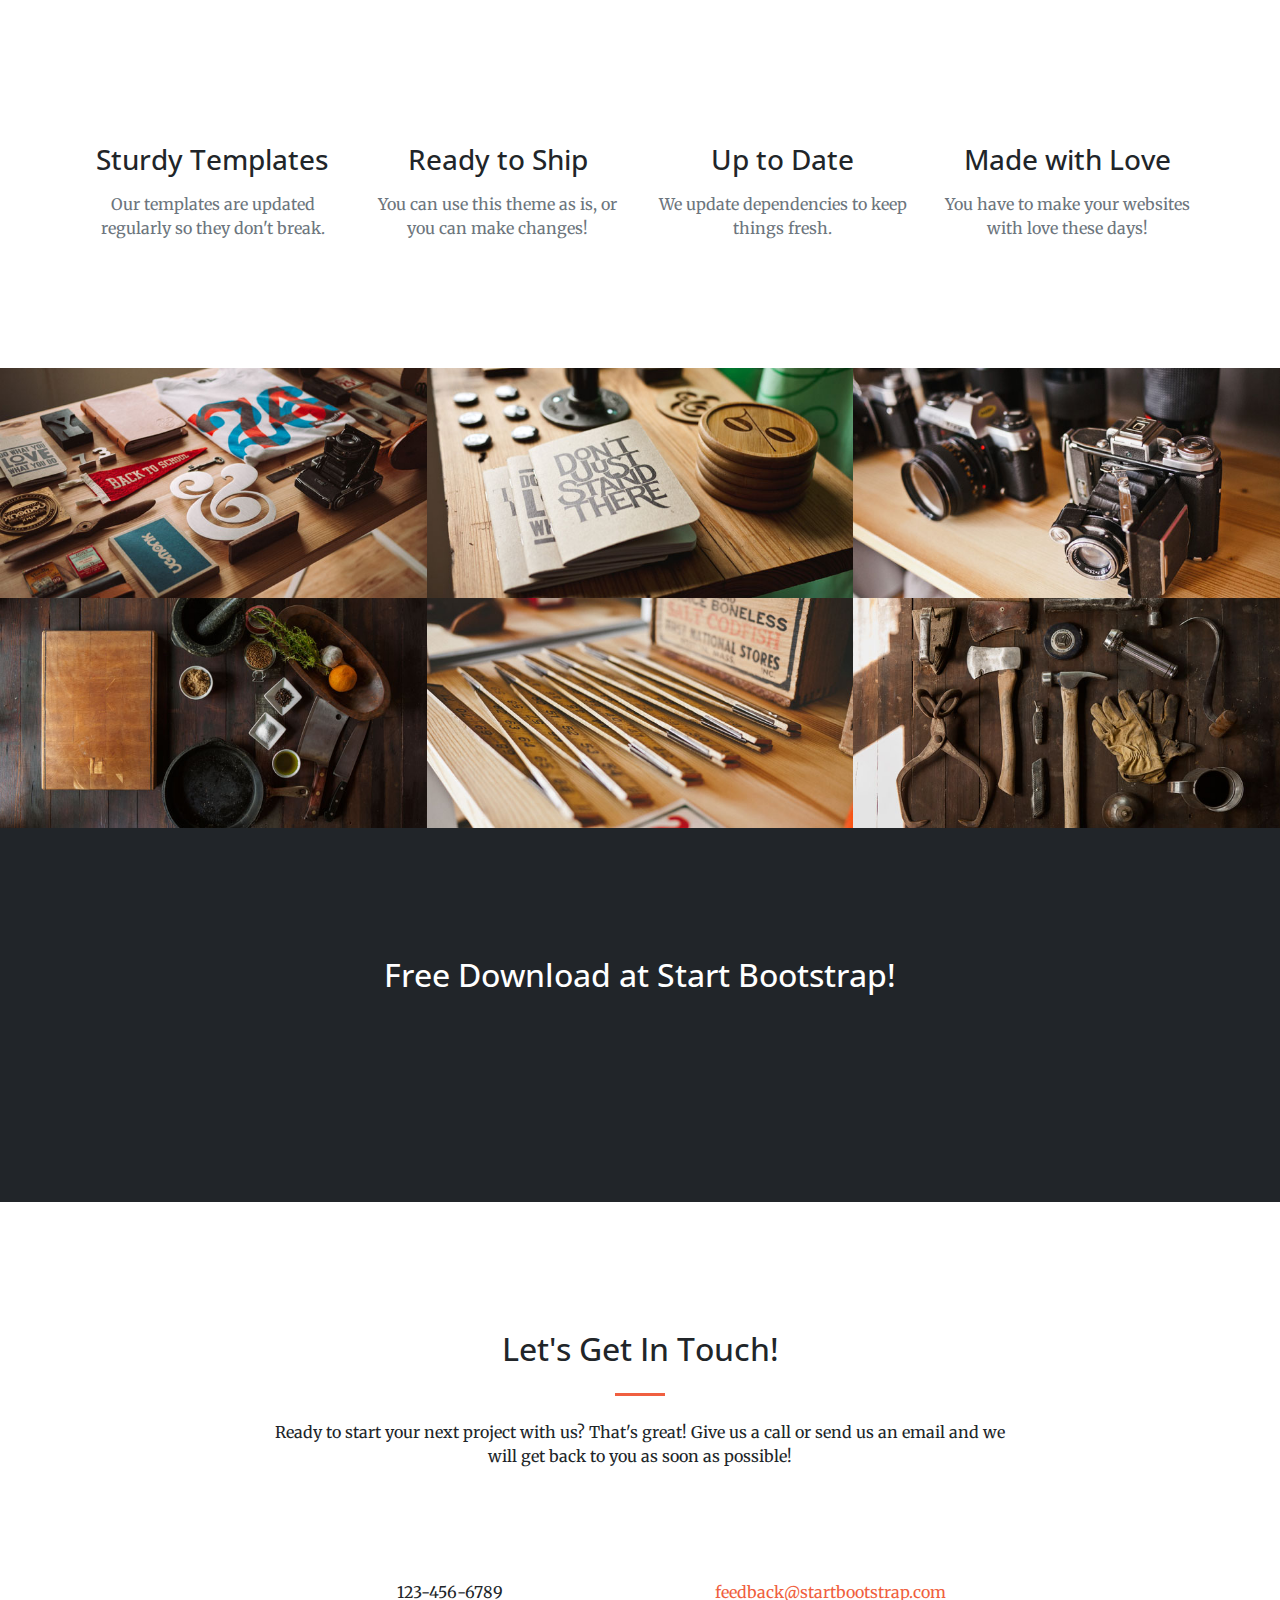
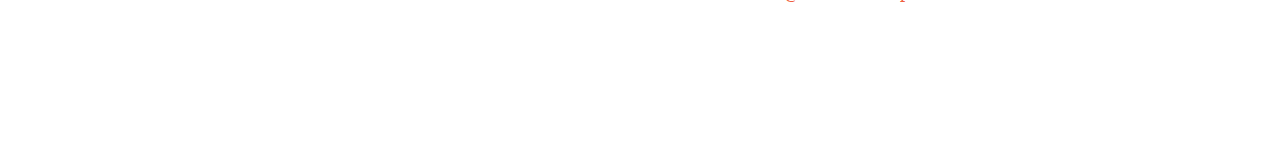
==== commit 305aa6cb: "Add files via upload" ====
--- a/FSFD/index.html
+++ b/FSFD/index.html
@@ -131,7 +131,7 @@
       <div class="container-fluid p-0">
         <div class="row no-gutters popup-gallery">
           <div class="col-lg-4 col-sm-6">
-            <a class="portfolio-box" href="img/portfolio/fullsize/1.jpg">
+            <a class="portfolio-box" href="http://www.myfoodbridge.org" target="_blank">
               <img class="img-fluid" src="img/portfolio/thumbnails/1.jpg" alt="">
               <div class="portfolio-box-caption">
                 <div class="portfolio-box-caption-content">
@@ -139,14 +139,14 @@
                     Partner
                   </div>
                   <div class="project-name">
-                    <a href="www.myfoodbridge.org">My Food Bridge</a>
-                  </div>
-                </div>
-              </div>
-            </a>
-          </div>
-          <div class="col-lg-4 col-sm-6">
-            <a class="portfolio-box" href="img/portfolio/fullsize/2.jpg">
+                    My Food Bridge
+                  </div>
+                </div>
+              </div>
+            </a>
+          </div>
+          <div class="col-lg-4 col-sm-6">
+            <a class="portfolio-box" href="http://www.hungryharvest.net">
               <img class="img-fluid" src="img/portfolio/thumbnails/2.jpg" alt="">
               <div class="portfolio-box-caption">
                 <div class="portfolio-box-caption-content">
@@ -154,29 +154,29 @@
                     Partner
                   </div>
                   <div class="project-name">
-                    <a href="www.hungryharvest.net">Hungry Harvest</a>
-                  </div>
-                </div>
-              </div>
-            </a>
-          </div>
-          <div class="col-lg-4 col-sm-6">
-            <a class="portfolio-box" href="img/portfolio/fullsize/3.jpg">
+                    Hungry Harvest
+                  </div>
+                </div>
+              </div>
+            </a>
+          </div>
+          <div class="col-lg-4 col-sm-6">
+            <a class="portfolio-box" href="http://www.facebook.com/GatherBaltimore">
               <img class="img-fluid" src="img/portfolio/thumbnails/3.jpg" alt="">
               <div class="portfolio-box-caption">
                 <div class="portfolio-box-caption-content">
                   <div class="project-category text-faded">
-                    Partnet
-                  </div>
-                  <div class="project-name">
-                    <a href="www.facebook.com/GatherBaltimore">Gather Baltimore</a>
-                  </div>
-                </div>
-              </div>
-            </a>
-          </div>
-          <div class="col-lg-4 col-sm-6">
-            <a class="portfolio-box" href="img/portfolio/fullsize/4.jpg">
+                    Partner
+                  </div>
+                  <div class="project-name">
+                    Gather Baltimore
+                  </div>
+                </div>
+              </div>
+            </a>
+          </div>
+          <div class="col-lg-4 col-sm-6">
+            <a class="portfolio-box" href="http://www.foodnotbombs.net/maryland.html">
               <img class="img-fluid" src="img/portfolio/thumbnails/4.jpg" alt="">
               <div class="portfolio-box-caption">
                 <div class="portfolio-box-caption-content">
@@ -184,14 +184,14 @@
                     Partner
                   </div>
                   <div class="project-name">
-                    <a href="www.foodnotbombs.net/maryland.html">Food Not Bombs</a>
-                  </div>
-                </div>
-              </div>
-            </a>
-          </div>
-          <div class="col-lg-4 col-sm-6">
-            <a class="portfolio-box" href="img/portfolio/fullsize/5.jpg">
+                    Food Not Bombs
+                  </div>
+                </div>
+              </div>
+            </a>
+          </div>
+          <div class="col-lg-4 col-sm-6">
+            <a class="portfolio-box" href="http://realfoodfarm.civicworks.com">
               <img class="img-fluid" src="img/portfolio/thumbnails/5.jpg" alt="">
               <div class="portfolio-box-caption">
                 <div class="portfolio-box-caption-content">
@@ -199,14 +199,14 @@
                     Partner
                   </div>
                   <div class="project-name">
-                    <a href="realfoodfarm.civicworks.com">Real Food Farm</a>
-                  </div>
-                </div>
-              </div>
-            </a>
-          </div>
-          <div class="col-lg-4 col-sm-6">
-            <a class="portfolio-box" href="img/portfolio/fullsize/6.jpg">
+                    Real Food Farm
+                  </div>
+                </div>
+              </div>
+            </a>
+          </div>
+          <div class="col-lg-4 col-sm-6">
+            <a class="portfolio-box" href="http://www.baltimorefreefarm.org">
               <img class="img-fluid" src="img/portfolio/thumbnails/6.jpg" alt="">
               <div class="portfolio-box-caption">
                 <div class="portfolio-box-caption-content">
@@ -214,7 +214,7 @@
                     Partner
                   </div>
                   <div class="project-name">
-                    <a href="www.baltimorefreefarm.org">Baltimore Free Farm</a>
+                    Baltimore Free Farm
                   </div>
                 </div>
               </div>
